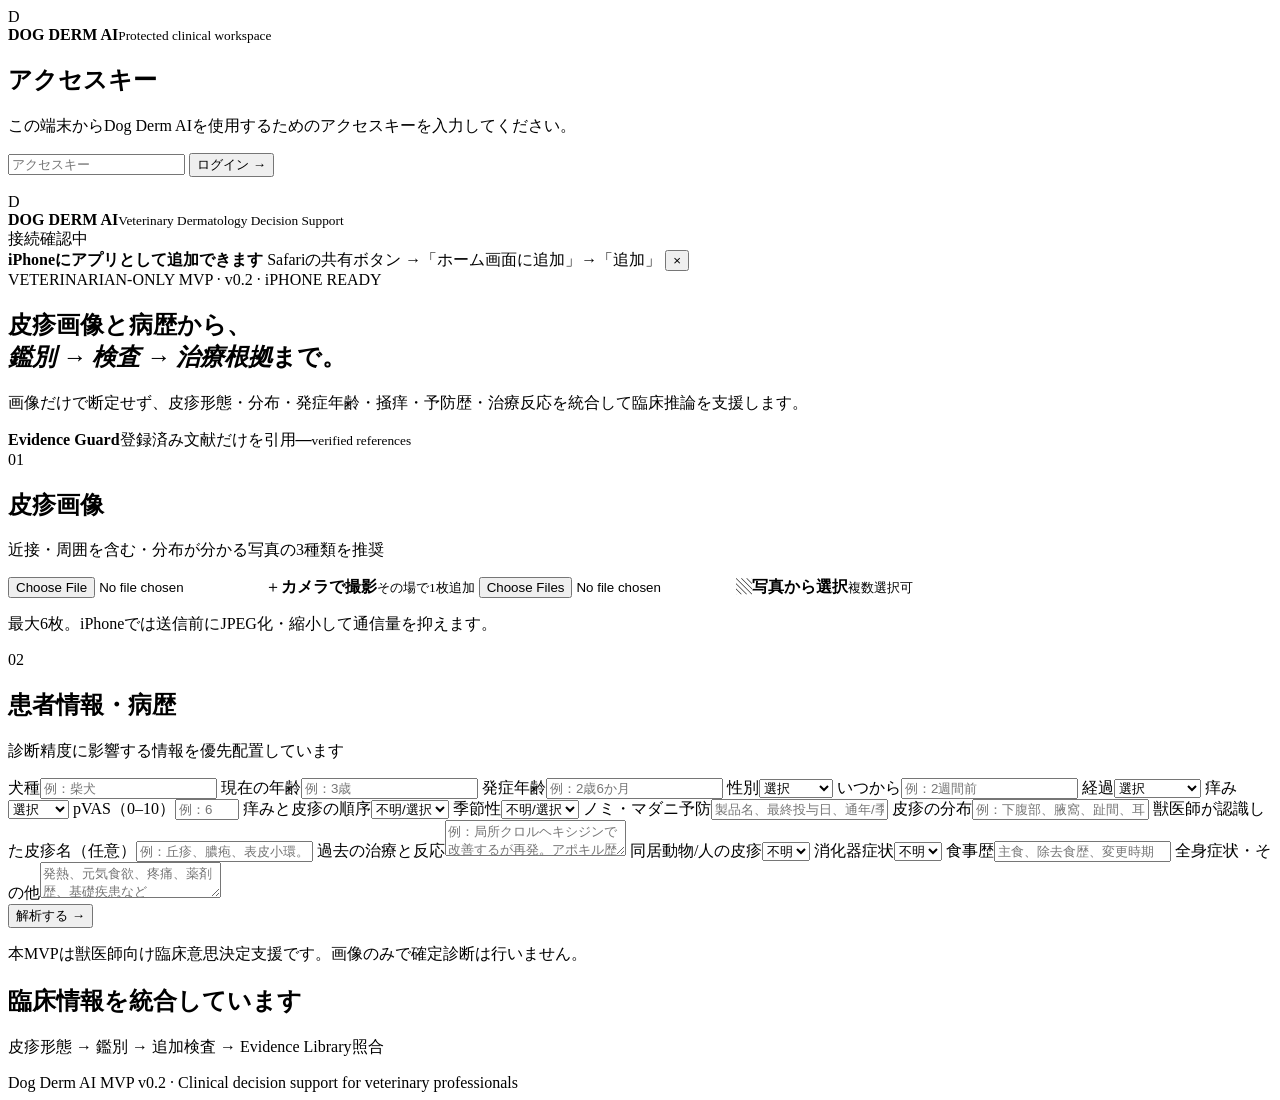
==== static/index.html @ 1848f091 "Restore static/index.html for Vercel deployment" ====
<!doctype html>
<html lang="ja">
<head>
  <meta charset="utf-8" />
  <meta name="viewport" content="width=device-width, initial-scale=1, viewport-fit=cover" />
  <meta name="theme-color" content="#0f172a" />
  <meta name="apple-mobile-web-app-capable" content="yes" />
  <meta name="apple-mobile-web-app-status-bar-style" content="black-translucent" />
  <meta name="apple-mobile-web-app-title" content="Dog Derm AI" />
  <title>Dog Derm AI — Veterinary Dermatology Decision Support</title>
  <link rel="manifest" href="/manifest.webmanifest" />
  <link rel="apple-touch-icon" href="/apple-touch-icon.png" />
  <link rel="stylesheet" href="/static/styles.css" />
</head>
<body>
  <div id="authOverlay" class="auth-overlay hidden">
    <div class="auth-card">
      <div class="brand auth-brand"><span class="brand-mark">D</span><div><b>DOG DERM AI</b><small>Protected clinical workspace</small></div></div>
      <h2>アクセスキー</h2>
      <p>この端末からDog Derm AIを使用するためのアクセスキーを入力してください。</p>
      <input id="accessKey" type="password" autocomplete="current-password" placeholder="アクセスキー" />
      <button id="loginBtn" class="primary">ログイン <span>→</span></button>
      <p id="loginError" class="fineprint danger-text"></p>
    </div>
  </div>

  <header class="topbar">
    <div class="brand"><span class="brand-mark">D</span><div><b>DOG DERM AI</b><small>Veterinary Dermatology Decision Support</small></div></div>
    <span id="modePill" class="pill">接続確認中</span>
  </header>

  <main class="shell">
    <section id="installHint" class="install-hint hidden">
      <b>iPhoneにアプリとして追加できます</b>
      <span>Safariの共有ボタン →「ホーム画面に追加」→「追加」</span>
      <button id="dismissInstall" aria-label="閉じる">×</button>
    </section>

    <section class="hero">
      <div>
        <div class="eyebrow">VETERINARIAN-ONLY MVP · v0.2 · iPHONE READY</div>
        <h1>皮疹画像と病歴から、<br><em>鑑別 → 検査 → 治療根拠</em>まで。</h1>
        <p>画像だけで断定せず、皮疹形態・分布・発症年齢・掻痒・予防歴・治療反応を統合して臨床推論を支援します。</p>
      </div>
      <div class="hero-card"><b>Evidence Guard</b><span>登録済み文献だけを引用</span><strong id="evidenceCount">—</strong><small>verified references</small></div>
    </section>

    <section class="panel input-panel">
      <div class="section-title"><span>01</span><div><h2>皮疹画像</h2><p>近接・周囲を含む・分布が分かる写真の3種類を推奨</p></div></div>
      <div class="photo-actions">
        <label class="photo-action primary-photo">
          <input id="cameraInput" type="file" accept="image/*" capture="environment" />
          <span class="camera">＋</span><b>カメラで撮影</b><small>その場で1枚追加</small>
        </label>
        <label class="photo-action">
          <input id="libraryInput" type="file" accept="image/*" multiple />
          <span class="gallery">▧</span><b>写真から選択</b><small>複数選択可</small>
        </label>
      </div>
      <p id="imageStatus" class="fineprint">最大6枚。iPhoneでは送信前にJPEG化・縮小して通信量を抑えます。</p>
      <div id="previews" class="previews"></div>
    </section>

    <section class="panel">
      <div class="section-title"><span>02</span><div><h2>患者情報・病歴</h2><p>診断精度に影響する情報を優先配置しています</p></div></div>
      <div class="form-grid">
        <label>犬種<input id="breed" placeholder="例：柴犬" /></label>
        <label>現在の年齢<input id="age" placeholder="例：3歳" /></label>
        <label>発症年齢<input id="onset_age" placeholder="例：2歳6か月" /></label>
        <label>性別<select id="sex"><option value="">選択</option><option>未去勢雄</option><option>去勢雄</option><option>未避妊雌</option><option>避妊雌</option></select></label>
        <label>いつから<input id="duration" placeholder="例：2週間前" /></label>
        <label>経過<select id="course"><option value="">選択</option><option>初発・急性</option><option>慢性</option><option>再発性</option><option>徐々に悪化</option></select></label>
        <label>痒み<select id="pruritus"><option value="">選択</option><option>なし</option><option>軽度</option><option>中等度</option><option>重度</option></select></label>
        <label>pVAS（0–10）<input id="pvas" type="number" min="0" max="10" step="0.5" placeholder="例：6" /></label>
        <label>痒みと皮疹の順序<select id="itch_order"><option value="">不明/選択</option><option>痒みが先</option><option>皮疹が先</option><option>ほぼ同時</option></select></label>
        <label>季節性<select id="seasonality"><option value="">不明/選択</option><option>なし</option><option>あり</option><option>通年性</option></select></label>
        <label class="span2">ノミ・マダニ予防<input id="prevention" placeholder="製品名、最終投与日、通年/季節性など" /></label>
        <label class="span2">皮疹の分布<input id="distribution" placeholder="例：下腹部、腋窩、趾間、耳介内側" /></label>
        <label class="span2">獣医師が認識した皮疹名（任意）<input id="vet_lesion" placeholder="例：丘疹、膿疱、表皮小環。未入力ならAIが画像から記載" /></label>
        <label class="span2">過去の治療と反応<textarea id="treatment_history" placeholder="例：局所クロルヘキシジンで改善するが再発。アポキル歴など"></textarea></label>
        <label>同居動物/人の皮疹<select id="contagion"><option value="">不明</option><option>なし</option><option>あり</option></select></label>
        <label>消化器症状<select id="gi"><option value="">不明</option><option>なし</option><option>あり</option></select></label>
        <label class="span2">食事歴<input id="diet" placeholder="主食、除去食歴、変更時期" /></label>
        <label class="span2">全身症状・その他<textarea id="systemic" placeholder="発熱、元気食欲、疼痛、薬剤歴、基礎疾患など"></textarea></label>
      </div>
      <button id="analyzeBtn" class="primary">解析する <span>→</span></button>
      <p class="fineprint">本MVPは獣医師向け臨床意思決定支援です。画像のみで確定診断は行いません。</p>
    </section>

    <section id="loading" class="panel loading hidden"><div class="spinner"></div><h2>臨床情報を統合しています</h2><p>皮疹形態 → 鑑別 → 追加検査 → Evidence Library照合</p></section>
    <section id="results" class="results hidden"></section>
  </main>
  <footer>Dog Derm AI MVP v0.2 · Clinical decision support for veterinary professionals</footer>
  <script src="/static/app.js"></script>
</body>
</html>
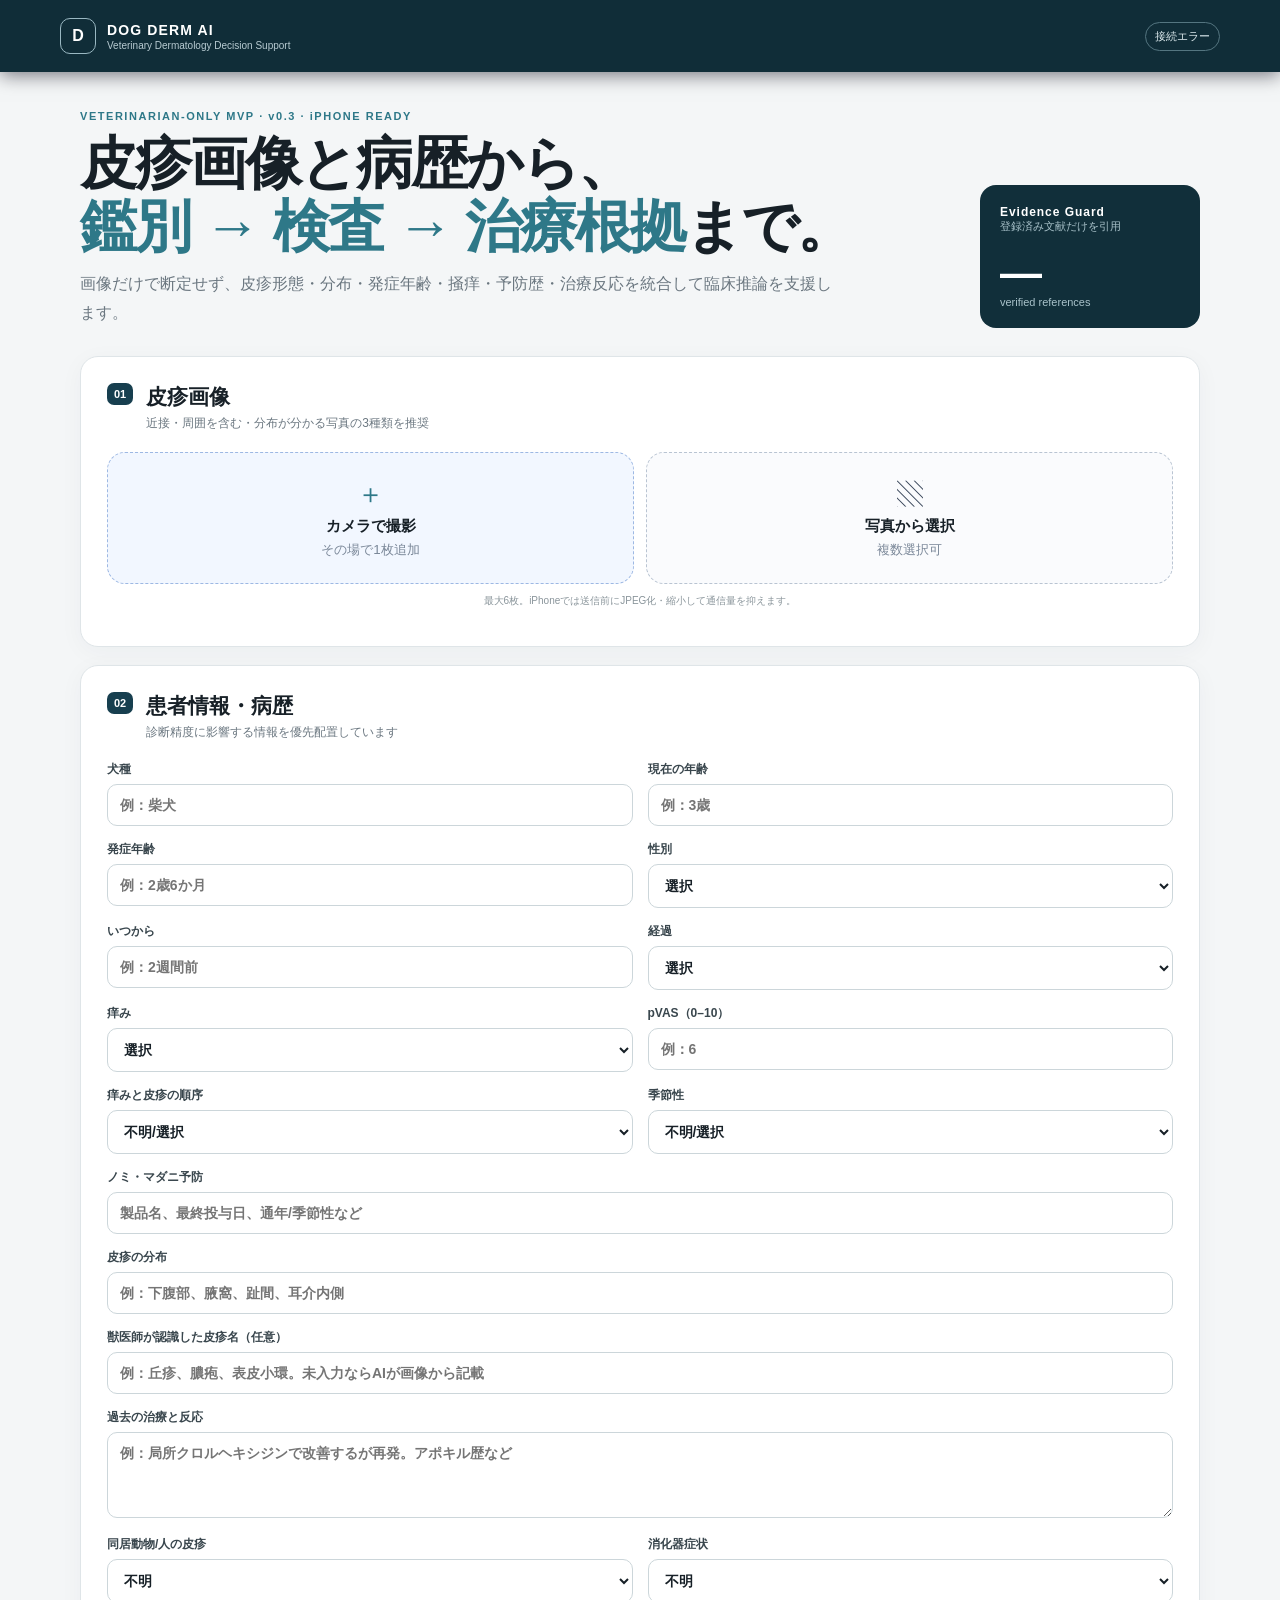
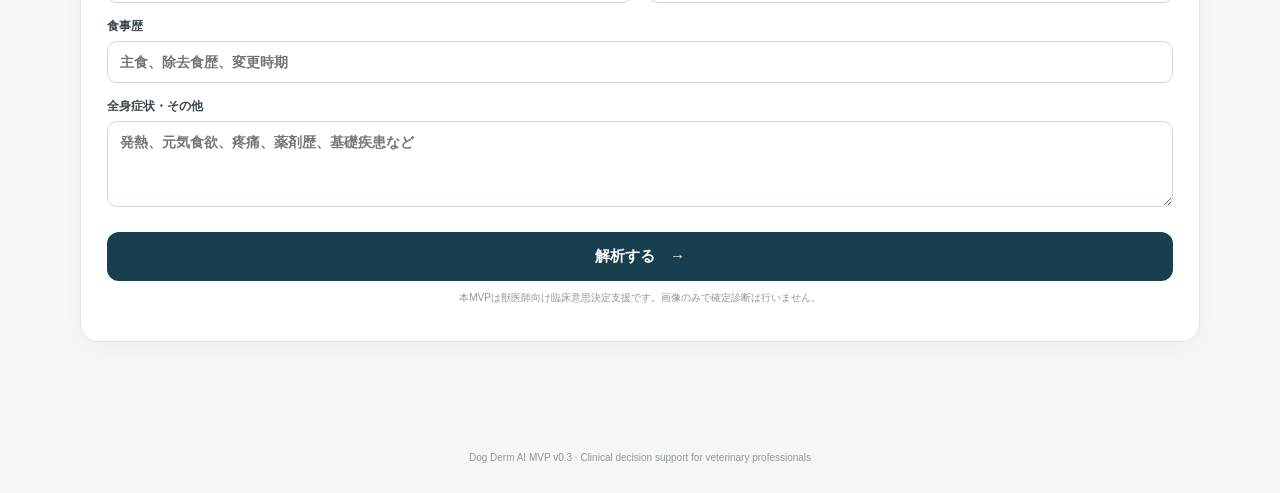
==== commit 519ee1d6: "Load v0.3 treatment dosing renderer" ====
--- a/static/index.html
+++ b/static/index.html
@@ -38,7 +38,7 @@
 
     <section class="hero">
       <div>
-        <div class="eyebrow">VETERINARIAN-ONLY MVP · v0.2 · iPHONE READY</div>
+        <div class="eyebrow">VETERINARIAN-ONLY MVP · v0.3 · iPHONE READY</div>
         <h1>皮疹画像と病歴から、<br><em>鑑別 → 検査 → 治療根拠</em>まで。</h1>
         <p>画像だけで断定せず、皮疹形態・分布・発症年齢・掻痒・予防歴・治療反応を統合して臨床推論を支援します。</p>
       </div>
@@ -90,7 +90,8 @@
     <section id="loading" class="panel loading hidden"><div class="spinner"></div><h2>臨床情報を統合しています</h2><p>皮疹形態 → 鑑別 → 追加検査 → Evidence Library照合</p></section>
     <section id="results" class="results hidden"></section>
   </main>
-  <footer>Dog Derm AI MVP v0.2 · Clinical decision support for veterinary professionals</footer>
+  <footer>Dog Derm AI MVP v0.3 · Clinical decision support for veterinary professionals</footer>
   <script src="/static/app.js"></script>
+  <script src="/static/treatment-v03.js"></script>
 </body>
 </html>
--- a/static/styles.css
+++ b/static/styles.css
@@ -0,0 +1,7 @@
+:root{--bg:#f4f6f7;--paper:#fff;--ink:#172027;--muted:#6b7780;--line:#dfe5e8;--accent:#173f4f;--accent2:#2e7888;--soft:#e8f1f3;--warn:#8d5b1f;--danger:#9d3434;--radius:18px}
+*{box-sizing:border-box}body{margin:0;background:var(--bg);color:var(--ink);font-family:-apple-system,BlinkMacSystemFont,"Segoe UI","Noto Sans JP",sans-serif}.topbar{height:72px;background:#102d38;color:#fff;padding:0 max(20px,calc((100vw - 1160px)/2));display:flex;align-items:center;justify-content:space-between;position:sticky;top:0;z-index:20;box-shadow:0 3px 18px #0018}.brand{display:flex;align-items:center;gap:11px}.brand-mark{width:36px;height:36px;border:1px solid #9ab8c2;border-radius:10px;display:grid;place-items:center;font-weight:800}.brand b{display:block;letter-spacing:.08em;font-size:14px}.brand small{display:block;color:#b8cbd2;font-size:10px;margin-top:2px}.pill{font-size:11px;border:1px solid #547580;padding:6px 9px;border-radius:99px;color:#dce9ed}.shell{max-width:1160px;margin:auto;padding:38px 20px 80px}.hero{display:grid;grid-template-columns:1fr 220px;gap:30px;align-items:end;margin-bottom:28px}.eyebrow{font-size:11px;font-weight:800;letter-spacing:.14em;color:var(--accent2)}h1{font-size:clamp(32px,5vw,57px);line-height:1.1;letter-spacing:-.035em;margin:10px 0 13px}h1 em{font-style:normal;color:var(--accent2)}.hero p{max-width:760px;color:var(--muted);line-height:1.8;margin:0}.hero-card{background:#112f3a;color:#fff;padding:20px;border-radius:16px;display:grid}.hero-card b{font-size:12px;letter-spacing:.08em}.hero-card span,.hero-card small{color:#a9c2ca;font-size:11px}.hero-card strong{font-size:42px;line-height:1;margin:18px 0 2px}.panel{background:var(--paper);border:1px solid var(--line);border-radius:var(--radius);padding:26px;margin-top:18px;box-shadow:0 5px 24px #2030400a}.section-title{display:flex;gap:13px;align-items:flex-start;margin-bottom:20px}.section-title>span{font-size:11px;color:#fff;background:var(--accent);border-radius:7px;padding:5px 7px;font-weight:800}.section-title h2{margin:0;font-size:21px}.section-title p{margin:4px 0 0;color:var(--muted);font-size:12px}.dropzone{border:1.5px dashed #a8bbc2;background:#f8fbfb;min-height:150px;border-radius:15px;display:flex;flex-direction:column;align-items:center;justify-content:center;cursor:pointer;transition:.2s}.dropzone:hover{border-color:var(--accent2);background:#f1f8f9}.dropzone input{display:none}.camera{font-size:27px;color:var(--accent2)}.dropzone b{font-size:14px;margin:6px}.dropzone span{font-size:11px;color:var(--muted)}.previews{display:grid;grid-template-columns:repeat(auto-fill,minmax(110px,1fr));gap:10px;margin-top:12px}.preview{position:relative;aspect-ratio:1;border-radius:10px;overflow:hidden;background:#ddd}.preview img{width:100%;height:100%;object-fit:cover}.preview button{position:absolute;top:5px;right:5px;border:0;background:#000a;color:white;border-radius:20px;width:26px;height:26px;cursor:pointer}.form-grid{display:grid;grid-template-columns:repeat(2,1fr);gap:15px}.form-grid label{font-size:12px;font-weight:700;color:#39464d}.form-grid input,.form-grid select,.form-grid textarea{width:100%;margin-top:6px;border:1px solid #ccd6da;border-radius:10px;padding:12px;background:#fff;color:var(--ink);font:inherit;font-size:14px;outline:none}.form-grid textarea{min-height:86px;resize:vertical}.form-grid input:focus,.form-grid select:focus,.form-grid textarea:focus{border-color:var(--accent2);box-shadow:0 0 0 3px #2e788812}.span2{grid-column:span 2}.primary{width:100%;margin-top:22px;border:0;border-radius:12px;background:var(--accent);color:#fff;padding:15px 20px;font-weight:800;font-size:15px;cursor:pointer;display:flex;justify-content:center;gap:15px}.primary:hover{background:#0f3442}.primary:disabled{opacity:.5;cursor:not-allowed}.fineprint{text-align:center;font-size:10px;color:#8a959b}.hidden{display:none!important}.loading{text-align:center;padding:48px}.spinner{width:36px;height:36px;border:3px solid #dae5e8;border-top-color:var(--accent2);border-radius:50%;animation:spin .9s linear infinite;margin:auto}@keyframes spin{to{transform:rotate(360deg)}}.loading h2{font-size:18px;margin-top:15px}.loading p{font-size:12px;color:var(--muted)}.results{margin-top:24px}.result-head{background:#112f3a;color:#fff;border-radius:18px;padding:26px}.result-head .kicker{font-size:10px;letter-spacing:.15em;color:#9fc0c9}.result-head h2{font-size:28px;margin:7px 0}.result-head p{color:#c6d8dd;line-height:1.7;margin:0}.quality{display:inline-block;margin-top:13px;font-size:11px;border:1px solid #5f838f;border-radius:99px;padding:5px 8px}.cards{display:grid;grid-template-columns:repeat(2,1fr);gap:16px;margin-top:16px}.card{background:#fff;border:1px solid var(--line);border-radius:16px;padding:20px}.card.full{grid-column:1/-1}.card h3{font-size:15px;margin:0 0 13px}.morphs{display:flex;flex-wrap:wrap;gap:8px}.tag{background:var(--soft);color:var(--accent);border-radius:99px;padding:7px 9px;font-size:11px;font-weight:700}.diff{padding:14px 0;border-top:1px solid var(--line)}.diff:first-of-type{border-top:0}.diff-title{display:flex;align-items:center;gap:10px}.rank{font-size:11px;width:24px;height:24px;display:grid;place-items:center;border-radius:7px;background:#edf2f3}.likelihood{margin-left:auto;font-size:10px;font-weight:800;border-radius:99px;padding:5px 8px}.HIGH{background:#dfeee7;color:#29664c}.MODERATE{background:#f3eadc;color:#805c2e}.LOW{background:#eceff1;color:#617079}.diff ul,.card ul{padding-left:18px;color:#58646b;font-size:12px;line-height:1.7}.test{border-left:3px solid var(--accent2);padding:10px 12px;background:#f8fafb;border-radius:0 9px 9px 0;margin:10px 0}.test b{font-size:13px}.test p{font-size:11px;color:var(--muted);margin:5px 0}.therapy{border:1px solid var(--line);border-radius:12px;padding:15px;margin:10px 0}.therapy-head{display:flex;gap:8px;align-items:center;flex-wrap:wrap}.therapy h4{margin:0;font-size:14px}.grade{margin-left:auto;font-size:11px;font-weight:900;background:#102f3a;color:#fff;border-radius:7px;padding:4px 7px}.therapy p{font-size:12px;color:#556269;line-height:1.65}.evidence{border-top:1px solid var(--line);padding:12px 0}.evidence a{color:var(--accent2);font-weight:700;text-decoration:none;font-size:12px}.evidence p{font-size:11px;color:var(--muted);margin:4px 0}.alert{background:#fff6e9;border:1px solid #ecd6b7;color:#7d541d;border-radius:12px;padding:13px;font-size:12px}.danger{background:#fff0f0;border-color:#edcccc;color:#873333}.disclaimer{font-size:10px;line-height:1.7;color:#7b868c;margin-top:14px}footer{text-align:center;padding:30px;color:#8d989e;font-size:10px}@media(max-width:760px){.shell{padding:24px 13px 60px}.topbar{padding:0 13px}.brand small{display:none}.hero{grid-template-columns:1fr}.hero-card{grid-template-columns:1fr auto;align-items:end}.hero-card strong{grid-column:2;grid-row:1/3;margin:0}.hero-card small{grid-column:2}.form-grid,.cards{grid-template-columns:1fr}.span2,.card.full{grid-column:span 1}.panel{padding:18px}.result-head{padding:20px}h1{font-size:37px}}
+
+.install-hint{position:relative;margin:14px 0 20px;padding:14px 48px 14px 16px;border-radius:16px;background:#eaf1ff;border:1px solid #c8d8ff;display:flex;gap:6px;flex-direction:column}.install-hint b{font-size:14px}.install-hint span{font-size:13px;color:#475569}.install-hint button{position:absolute;right:10px;top:9px;border:0;background:transparent;font-size:22px;color:#64748b}
+.photo-actions{display:grid;grid-template-columns:1fr 1fr;gap:12px}.photo-action{min-height:132px;border:1px dashed #b9c4d2;border-radius:18px;display:flex;flex-direction:column;align-items:center;justify-content:center;gap:5px;background:#fafbfd;cursor:pointer}.photo-action input{display:none}.photo-action b{font-size:15px}.photo-action small{color:#7a8798}.primary-photo{background:#f2f7ff;border-color:#9db8e3}.gallery{font-size:26px;color:#334155}
+.auth-overlay{position:fixed;z-index:1000;inset:0;background:rgba(15,23,42,.72);backdrop-filter:blur(8px);display:flex;align-items:center;justify-content:center;padding:24px}.auth-card{width:min(420px,100%);background:white;border-radius:24px;padding:26px;box-shadow:0 30px 80px rgba(0,0,0,.25)}.auth-card h2{margin:22px 0 6px}.auth-card p{color:#64748b;line-height:1.6}.auth-card input{width:100%;box-sizing:border-box;margin:8px 0 10px;padding:15px 14px;border:1px solid #cbd5e1;border-radius:12px;font-size:16px}.auth-card .primary{width:100%;margin-top:0}.auth-brand{color:#0f172a}.danger-text{color:#b91c1c!important;min-height:18px}.result-actions{float:right}.secondary{border:1px solid #cbd5e1;background:white;border-radius:10px;padding:9px 12px;font-weight:700;color:#334155;cursor:pointer}
+@media(max-width:640px){.photo-actions{grid-template-columns:1fr 1fr}.photo-action{min-height:112px}.topbar{padding-left:max(14px,env(safe-area-inset-left));padding-right:max(14px,env(safe-area-inset-right));padding-top:max(10px,env(safe-area-inset-top))}.shell{padding-left:max(14px,env(safe-area-inset-left));padding-right:max(14px,env(safe-area-inset-right))}.hero h1{font-size:32px}.panel{border-radius:18px}.result-actions{float:none;margin-bottom:10px}.secondary{width:100%}}
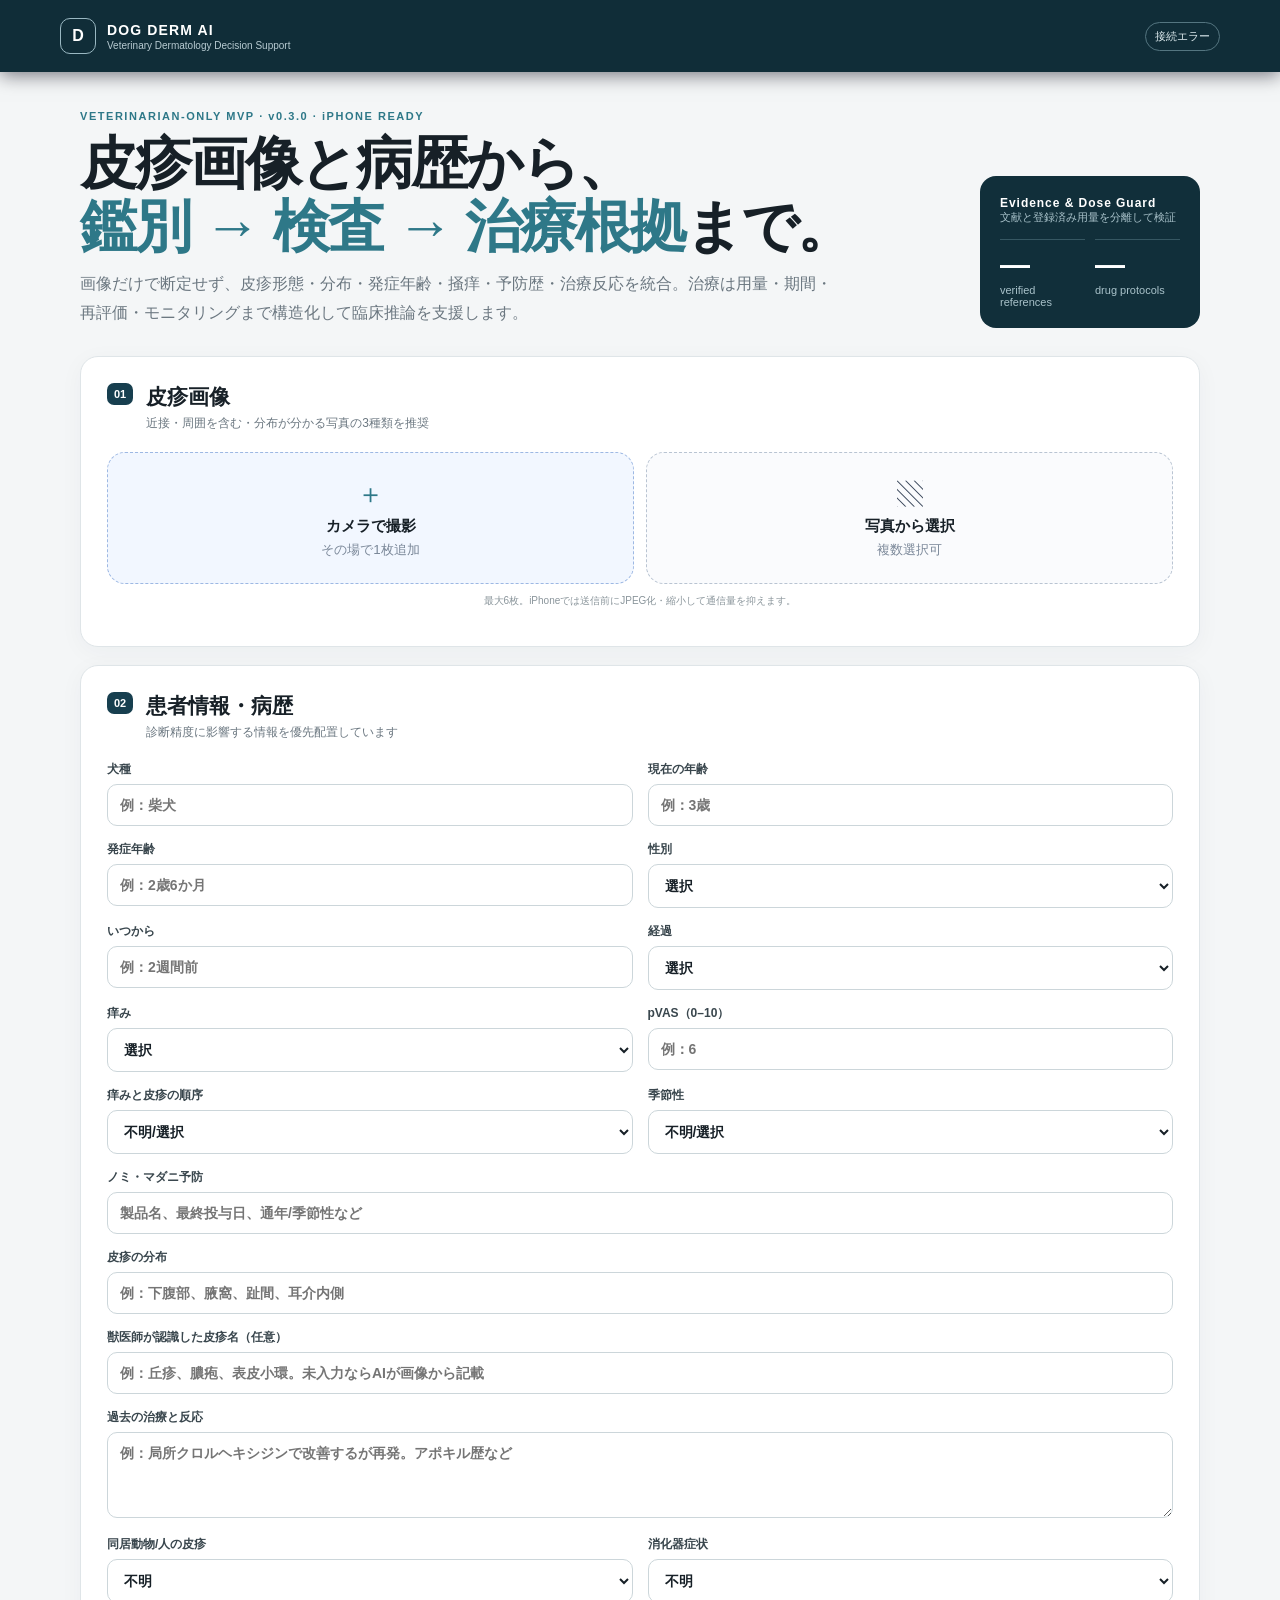
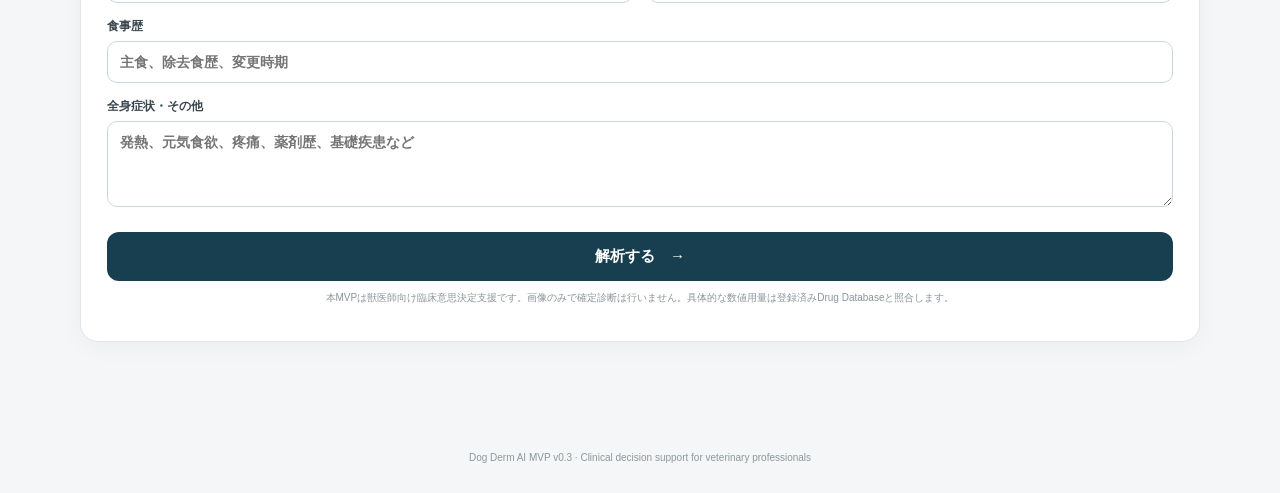
==== commit 01947501: "Expose evidence and drug protocol counts in v0.3 UI" ====
--- a/static/index.html
+++ b/static/index.html
@@ -11,6 +11,7 @@
   <link rel="manifest" href="/manifest.webmanifest" />
   <link rel="apple-touch-icon" href="/apple-touch-icon.png" />
   <link rel="stylesheet" href="/static/styles.css" />
+  <link rel="stylesheet" href="/static/v03.css" />
 </head>
 <body>
   <div id="authOverlay" class="auth-overlay hidden">
@@ -38,11 +39,17 @@
 
     <section class="hero">
       <div>
-        <div class="eyebrow">VETERINARIAN-ONLY MVP · v0.3 · iPHONE READY</div>
+        <div class="eyebrow">VETERINARIAN-ONLY MVP · <span id="appVersion">v0.3.0</span> · iPHONE READY</div>
         <h1>皮疹画像と病歴から、<br><em>鑑別 → 検査 → 治療根拠</em>まで。</h1>
-        <p>画像だけで断定せず、皮疹形態・分布・発症年齢・掻痒・予防歴・治療反応を統合して臨床推論を支援します。</p>
+        <p>画像だけで断定せず、皮疹形態・分布・発症年齢・掻痒・予防歴・治療反応を統合。治療は用量・期間・再評価・モニタリングまで構造化して臨床推論を支援します。</p>
       </div>
-      <div class="hero-card"><b>Evidence Guard</b><span>登録済み文献だけを引用</span><strong id="evidenceCount">—</strong><small>verified references</small></div>
+      <div class="hero-card">
+        <b>Evidence & Dose Guard</b><span>文献と登録済み用量を分離して検証</span>
+        <div class="guard-stats">
+          <div class="guard-stat"><strong id="evidenceCount">—</strong><small>verified references</small></div>
+          <div class="guard-stat"><strong id="drugCount">—</strong><small>drug protocols</small></div>
+        </div>
+      </div>
     </section>
 
     <section class="panel input-panel">
@@ -84,10 +91,10 @@
         <label class="span2">全身症状・その他<textarea id="systemic" placeholder="発熱、元気食欲、疼痛、薬剤歴、基礎疾患など"></textarea></label>
       </div>
       <button id="analyzeBtn" class="primary">解析する <span>→</span></button>
-      <p class="fineprint">本MVPは獣医師向け臨床意思決定支援です。画像のみで確定診断は行いません。</p>
+      <p class="fineprint">本MVPは獣医師向け臨床意思決定支援です。画像のみで確定診断は行いません。具体的な数値用量は登録済みDrug Databaseと照合します。</p>
     </section>
 
-    <section id="loading" class="panel loading hidden"><div class="spinner"></div><h2>臨床情報を統合しています</h2><p>皮疹形態 → 鑑別 → 追加検査 → Evidence Library照合</p></section>
+    <section id="loading" class="panel loading hidden"><div class="spinner"></div><h2>臨床情報を統合しています</h2><p>皮疹形態 → 鑑別 → 追加検査 → Evidence / Drug Database照合</p></section>
     <section id="results" class="results hidden"></section>
   </main>
   <footer>Dog Derm AI MVP v0.3 · Clinical decision support for veterinary professionals</footer>
--- a/static/v03.css
+++ b/static/v03.css
@@ -0,0 +1 @@
+.guard-stats{display:grid;grid-template-columns:1fr 1fr;gap:10px;margin-top:14px}.guard-stat{border-top:1px solid #365762;padding-top:10px}.guard-stat strong{display:block!important;font-size:30px!important;line-height:1!important;margin:0 0 4px!important;grid-column:auto!important;grid-row:auto!important}.guard-stat small{display:block!important;grid-column:auto!important;color:#a9c2ca}.therapy-v03{border:1px solid var(--line);border-radius:14px;padding:17px;margin:12px 0;background:#fff}.therapy-v03 .therapy-head{margin-bottom:10px}.protocol-status{font-size:10px;border:1px solid #ccd6da;border-radius:999px;padding:4px 7px;color:#52616a}.regimen-grid{display:grid;grid-template-columns:repeat(3,1fr);gap:8px;margin:12px 0}.regimen-cell{background:#f7f9fa;border:1px solid #e4eaed;border-radius:10px;padding:10px}.regimen-cell b{display:block;font-size:10px;color:#708089;margin-bottom:4px}.regimen-cell span{font-size:13px;font-weight:700;line-height:1.45}.dose-unverified{background:#fff1f1!important;border-color:#e6bcbc!important}.dose-unverified span{color:#9d3434}.protocol-section{margin-top:10px;padding-top:10px;border-top:1px solid #e7ecee}.protocol-section b{font-size:11px;color:#34444c}.protocol-section p{font-size:12px;line-height:1.65;color:#556269;margin:5px 0}.monitor-chips{display:flex;flex-wrap:wrap;gap:6px;margin-top:7px}.monitor-chip{font-size:10px;background:#eef3f4;border-radius:999px;padding:5px 8px;color:#45606a}.dose-source{font-size:10px;line-height:1.6;background:#eef6f7;border-left:3px solid var(--accent2);padding:8px 10px;margin-top:10px;color:#44616b}.treatment-intro{font-size:11px;color:#68757c;margin:-4px 0 12px}.db-id{font-size:9px;color:#8c979d;margin-top:8px}.v03-badge{font-size:10px;font-weight:800;letter-spacing:.08em;background:#e5f1f3;color:#245d6a;border-radius:999px;padding:5px 8px;margin-left:7px}@media(max-width:760px){.regimen-grid{grid-template-columns:1fr 1fr}.guard-stats{grid-template-columns:1fr 1fr}.guard-stat strong{font-size:26px!important}}
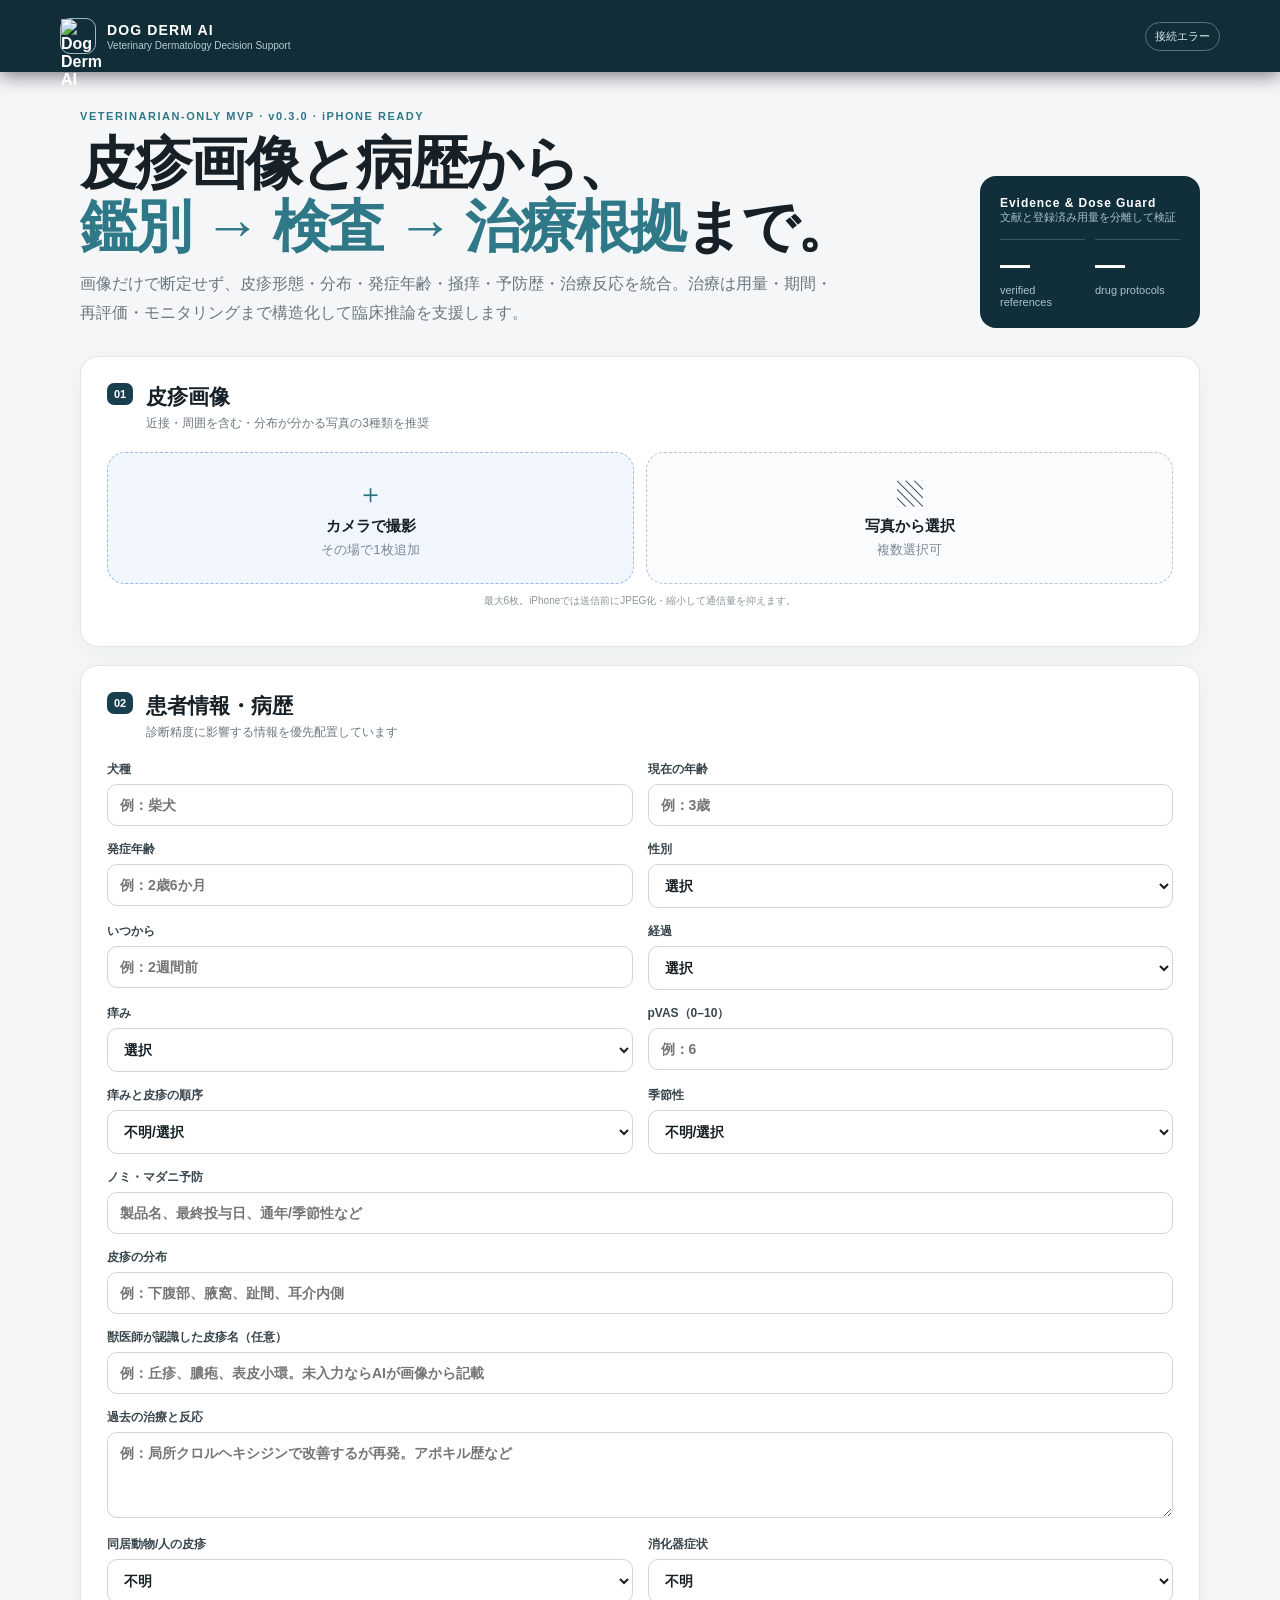
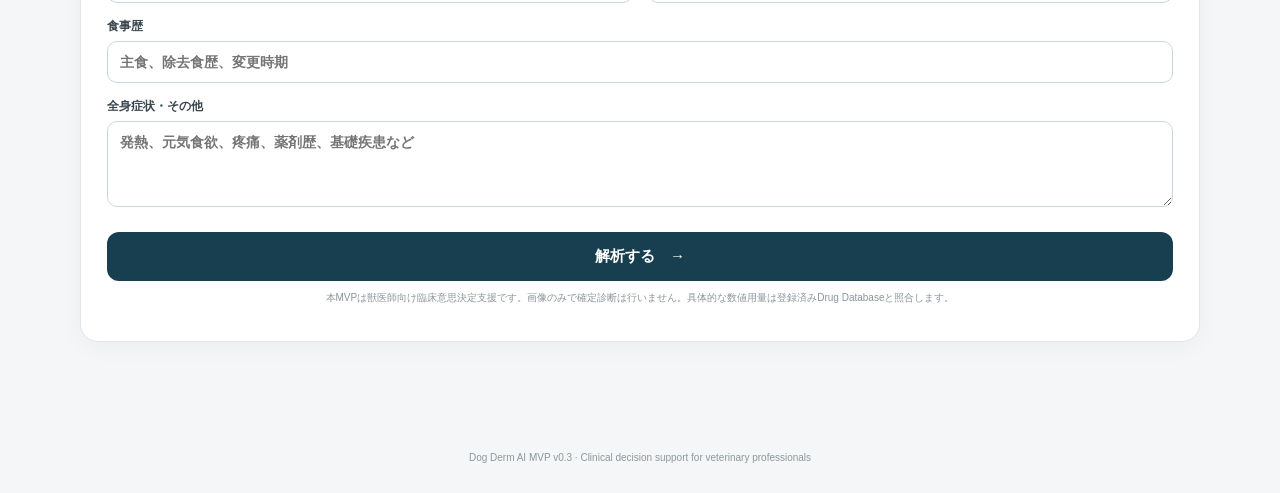
==== commit 42157bcf: "Use new Dog Derm AI icon in app shell" ====
--- a/static/index.html
+++ b/static/index.html
@@ -9,14 +9,15 @@
   <meta name="apple-mobile-web-app-title" content="Dog Derm AI" />
   <title>Dog Derm AI — Veterinary Dermatology Decision Support</title>
   <link rel="manifest" href="/manifest.webmanifest" />
-  <link rel="apple-touch-icon" href="/apple-touch-icon.png" />
+  <link rel="icon" type="image/jpeg" href="/static/icons/dog-derm-ai-192.jpg" />
+  <link rel="apple-touch-icon" href="/static/icons/dog-derm-ai-192.jpg" />
   <link rel="stylesheet" href="/static/styles.css" />
   <link rel="stylesheet" href="/static/v03.css" />
 </head>
 <body>
   <div id="authOverlay" class="auth-overlay hidden">
     <div class="auth-card">
-      <div class="brand auth-brand"><span class="brand-mark">D</span><div><b>DOG DERM AI</b><small>Protected clinical workspace</small></div></div>
+      <div class="brand auth-brand"><span class="brand-mark"><img src="/static/icons/dog-derm-ai-192.jpg" alt="Dog Derm AI" /></span><div><b>DOG DERM AI</b><small>Protected clinical workspace</small></div></div>
       <h2>アクセスキー</h2>
       <p>この端末からDog Derm AIを使用するためのアクセスキーを入力してください。</p>
       <input id="accessKey" type="password" autocomplete="current-password" placeholder="アクセスキー" />
@@ -26,7 +27,7 @@
   </div>
 
   <header class="topbar">
-    <div class="brand"><span class="brand-mark">D</span><div><b>DOG DERM AI</b><small>Veterinary Dermatology Decision Support</small></div></div>
+    <div class="brand"><span class="brand-mark"><img src="/static/icons/dog-derm-ai-192.jpg" alt="Dog Derm AI" /></span><div><b>DOG DERM AI</b><small>Veterinary Dermatology Decision Support</small></div></div>
     <span id="modePill" class="pill">接続確認中</span>
   </header>
 
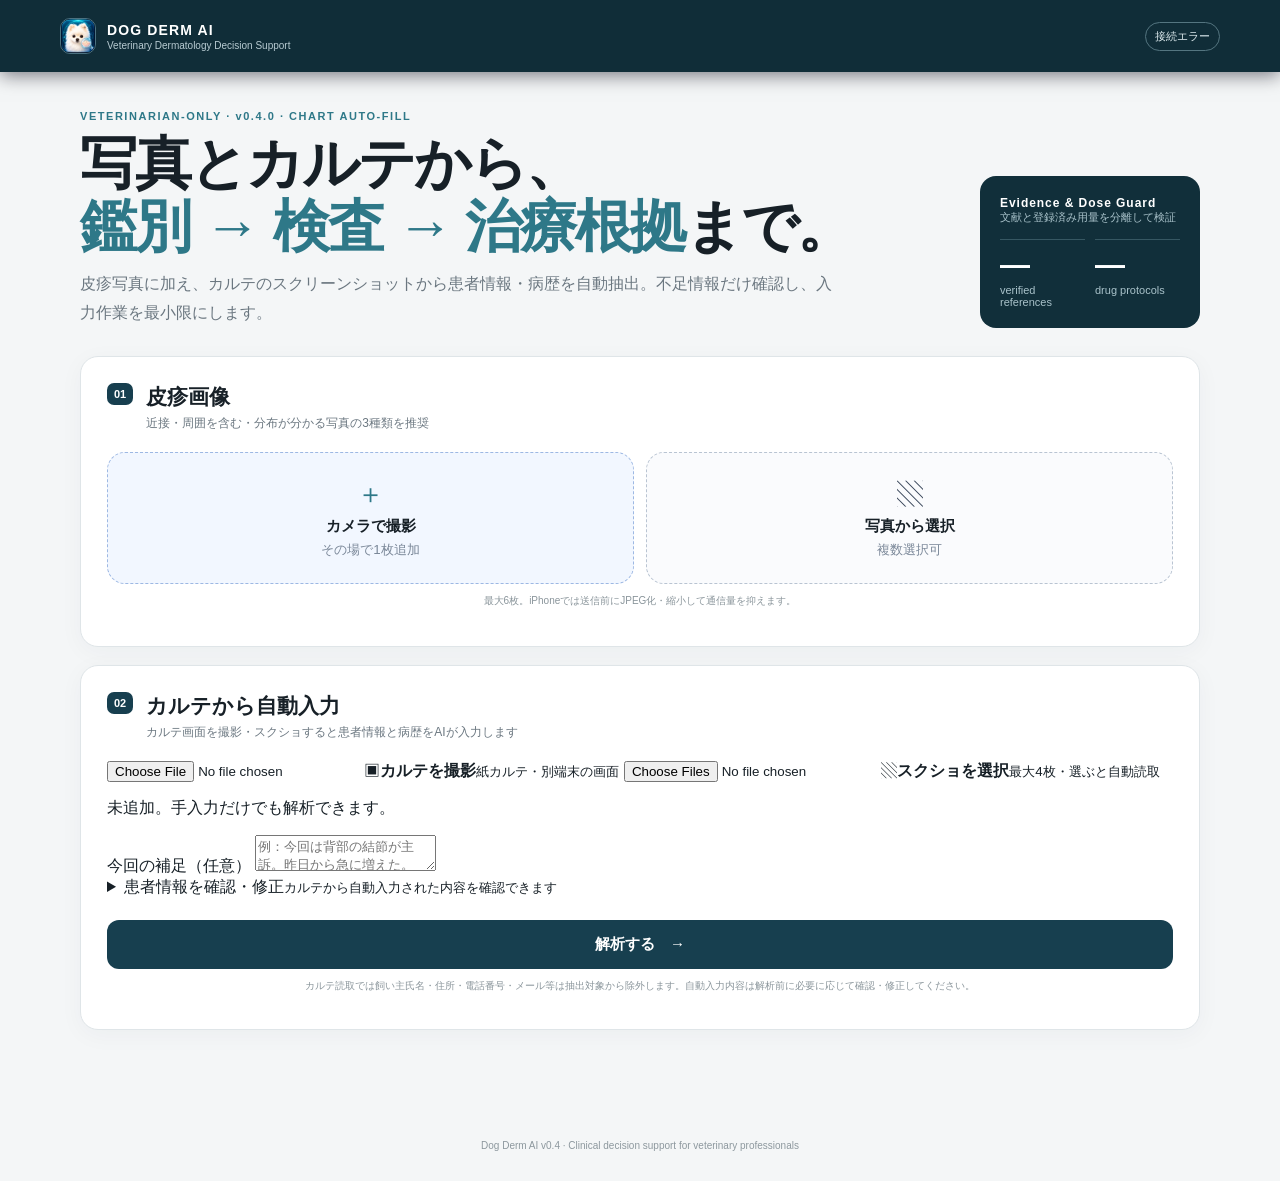
==== commit a8c8f8cb: "Simplify patient history with chart screenshot auto-fill UI" ====
--- a/static/index.html
+++ b/static/index.html
@@ -11,8 +11,8 @@
   <link rel="manifest" href="/manifest.webmanifest" />
   <link rel="icon" type="image/jpeg" href="/static/icons/dog-derm-ai-192.jpg" />
   <link rel="apple-touch-icon" href="/static/icons/dog-derm-ai-192.jpg" />
-  <link rel="stylesheet" href="/static/styles.css" />
-  <link rel="stylesheet" href="/static/v03.css" />
+  <link rel="stylesheet" href="/static/styles.css?v=040" />
+  <link rel="stylesheet" href="/static/v03.css?v=040" />
 </head>
 <body>
   <div id="authOverlay" class="auth-overlay hidden">
@@ -40,9 +40,9 @@
 
     <section class="hero">
       <div>
-        <div class="eyebrow">VETERINARIAN-ONLY MVP · <span id="appVersion">v0.3.0</span> · iPHONE READY</div>
-        <h1>皮疹画像と病歴から、<br><em>鑑別 → 検査 → 治療根拠</em>まで。</h1>
-        <p>画像だけで断定せず、皮疹形態・分布・発症年齢・掻痒・予防歴・治療反応を統合。治療は用量・期間・再評価・モニタリングまで構造化して臨床推論を支援します。</p>
+        <div class="eyebrow">VETERINARIAN-ONLY · <span id="appVersion">v0.4.0</span> · CHART AUTO-FILL</div>
+        <h1>写真とカルテから、<br><em>鑑別 → 検査 → 治療根拠</em>まで。</h1>
+        <p>皮疹写真に加え、カルテのスクリーンショットから患者情報・病歴を自動抽出。不足情報だけ確認し、入力作業を最小限にします。</p>
       </div>
       <div class="hero-card">
         <b>Evidence & Dose Guard</b><span>文献と登録済み用量を分離して検証</span>
@@ -69,37 +69,60 @@
       <div id="previews" class="previews"></div>
     </section>
 
-    <section class="panel">
-      <div class="section-title"><span>02</span><div><h2>患者情報・病歴</h2><p>診断精度に影響する情報を優先配置しています</p></div></div>
-      <div class="form-grid">
-        <label>犬種<input id="breed" placeholder="例：柴犬" /></label>
-        <label>現在の年齢<input id="age" placeholder="例：3歳" /></label>
-        <label>発症年齢<input id="onset_age" placeholder="例：2歳6か月" /></label>
-        <label>性別<select id="sex"><option value="">選択</option><option>未去勢雄</option><option>去勢雄</option><option>未避妊雌</option><option>避妊雌</option></select></label>
-        <label>いつから<input id="duration" placeholder="例：2週間前" /></label>
-        <label>経過<select id="course"><option value="">選択</option><option>初発・急性</option><option>慢性</option><option>再発性</option><option>徐々に悪化</option></select></label>
-        <label>痒み<select id="pruritus"><option value="">選択</option><option>なし</option><option>軽度</option><option>中等度</option><option>重度</option></select></label>
-        <label>pVAS（0–10）<input id="pvas" type="number" min="0" max="10" step="0.5" placeholder="例：6" /></label>
-        <label>痒みと皮疹の順序<select id="itch_order"><option value="">不明/選択</option><option>痒みが先</option><option>皮疹が先</option><option>ほぼ同時</option></select></label>
-        <label>季節性<select id="seasonality"><option value="">不明/選択</option><option>なし</option><option>あり</option><option>通年性</option></select></label>
-        <label class="span2">ノミ・マダニ予防<input id="prevention" placeholder="製品名、最終投与日、通年/季節性など" /></label>
-        <label class="span2">皮疹の分布<input id="distribution" placeholder="例：下腹部、腋窩、趾間、耳介内側" /></label>
-        <label class="span2">獣医師が認識した皮疹名（任意）<input id="vet_lesion" placeholder="例：丘疹、膿疱、表皮小環。未入力ならAIが画像から記載" /></label>
-        <label class="span2">過去の治療と反応<textarea id="treatment_history" placeholder="例：局所クロルヘキシジンで改善するが再発。アポキル歴など"></textarea></label>
-        <label>同居動物/人の皮疹<select id="contagion"><option value="">不明</option><option>なし</option><option>あり</option></select></label>
-        <label>消化器症状<select id="gi"><option value="">不明</option><option>なし</option><option>あり</option></select></label>
-        <label class="span2">食事歴<input id="diet" placeholder="主食、除去食歴、変更時期" /></label>
-        <label class="span2">全身症状・その他<textarea id="systemic" placeholder="発熱、元気食欲、疼痛、薬剤歴、基礎疾患など"></textarea></label>
+    <section class="panel chart-panel">
+      <div class="section-title"><span>02</span><div><h2>カルテから自動入力</h2><p>カルテ画面を撮影・スクショすると患者情報と病歴をAIが入力します</p></div></div>
+      <div class="chart-actions">
+        <label class="chart-action">
+          <input id="chartCameraInput" type="file" accept="image/*" capture="environment" />
+          <span class="chart-icon">▣</span><b>カルテを撮影</b><small>紙カルテ・別端末の画面</small>
+        </label>
+        <label class="chart-action chart-action-primary">
+          <input id="chartLibraryInput" type="file" accept="image/*" multiple />
+          <span class="chart-icon">▧</span><b>スクショを選択</b><small>最大4枚・選ぶと自動読取</small>
+        </label>
       </div>
+      <div id="chartReading" class="chart-reading hidden"><div class="mini-spinner"></div><span>カルテを読み取っています…</span></div>
+      <p id="chartStatus" class="chart-status">未追加。手入力だけでも解析できます。</p>
+      <div id="chartPreviews" class="previews chart-previews"></div>
+      <div id="chartSummary" class="chart-summary hidden"></div>
+
+      <label class="quick-note">今回の補足（任意）
+        <textarea id="quick_note" placeholder="例：今回は背部の結節が主訴。昨日から急に増えた。"></textarea>
+      </label>
+
+      <details id="patientDetails" class="patient-details">
+        <summary><span>患者情報を確認・修正</span><small>カルテから自動入力された内容を確認できます</small></summary>
+        <div class="form-grid compact-form">
+          <label>犬種<input id="breed" placeholder="例：柴犬" /></label>
+          <label>現在の年齢<input id="age" placeholder="例：3歳" /></label>
+          <label>発症年齢<input id="onset_age" placeholder="例：2歳6か月" /></label>
+          <label>性別<select id="sex"><option value="">選択</option><option>未去勢雄</option><option>去勢雄</option><option>未避妊雌</option><option>避妊雌</option></select></label>
+          <label>いつから<input id="duration" placeholder="例：2週間前" /></label>
+          <label>経過<select id="course"><option value="">選択</option><option>初発・急性</option><option>慢性</option><option>再発性</option><option>徐々に悪化</option></select></label>
+          <label>痒み<select id="pruritus"><option value="">選択</option><option>なし</option><option>軽度</option><option>中等度</option><option>重度</option></select></label>
+          <label>pVAS（0–10）<input id="pvas" type="number" min="0" max="10" step="0.5" placeholder="例：6" /></label>
+          <label>痒みと皮疹の順序<select id="itch_order"><option value="">不明/選択</option><option>痒みが先</option><option>皮疹が先</option><option>ほぼ同時</option></select></label>
+          <label>季節性<select id="seasonality"><option value="">不明/選択</option><option>なし</option><option>あり</option><option>通年性</option></select></label>
+          <label class="span2">ノミ・マダニ予防<input id="prevention" placeholder="製品名、最終投与日、通年/季節性など" /></label>
+          <label class="span2">皮疹の分布<input id="distribution" placeholder="例：下腹部、腋窩、趾間、耳介内側" /></label>
+          <label class="span2">獣医師が認識した皮疹名（任意）<input id="vet_lesion" placeholder="例：丘疹、膿疱、表皮小環" /></label>
+          <label class="span2">過去の治療と反応<textarea id="treatment_history" placeholder="投薬、期間、反応、副作用など"></textarea></label>
+          <label>同居動物/人の皮疹<select id="contagion"><option value="">不明</option><option>なし</option><option>あり</option></select></label>
+          <label>消化器症状<select id="gi"><option value="">不明</option><option>なし</option><option>あり</option></select></label>
+          <label class="span2">食事歴<input id="diet" placeholder="主食、除去食歴、変更時期" /></label>
+          <label class="span2">全身症状・その他<textarea id="systemic" placeholder="基礎疾患、検査結果、薬剤歴など"></textarea></label>
+        </div>
+      </details>
+
       <button id="analyzeBtn" class="primary">解析する <span>→</span></button>
-      <p class="fineprint">本MVPは獣医師向け臨床意思決定支援です。画像のみで確定診断は行いません。具体的な数値用量は登録済みDrug Databaseと照合します。</p>
+      <p class="fineprint">カルテ読取では飼い主氏名・住所・電話番号・メール等は抽出対象から除外します。自動入力内容は解析前に必要に応じて確認・修正してください。</p>
     </section>
 
-    <section id="loading" class="panel loading hidden"><div class="spinner"></div><h2>臨床情報を統合しています</h2><p>皮疹形態 → 鑑別 → 追加検査 → Evidence / Drug Database照合</p></section>
+    <section id="loading" class="panel loading hidden"><div class="spinner"></div><h2>臨床情報を統合しています</h2><p>皮疹形態 → 病歴 → 鑑別 → 追加検査 → Evidence / Drug Database照合</p></section>
     <section id="results" class="results hidden"></section>
   </main>
-  <footer>Dog Derm AI MVP v0.3 · Clinical decision support for veterinary professionals</footer>
-  <script src="/static/app.js"></script>
-  <script src="/static/treatment-v03.js"></script>
+  <footer>Dog Derm AI v0.4 · Clinical decision support for veterinary professionals</footer>
+  <script src="/static/app.js?v=040"></script>
+  <script src="/static/treatment-v03.js?v=040"></script>
 </body>
 </html>
--- a/static/v03.css
+++ b/static/v03.css
@@ -1 +1 @@
-.guard-stats{display:grid;grid-template-columns:1fr 1fr;gap:10px;margin-top:14px}.guard-stat{border-top:1px solid #365762;padding-top:10px}.guard-stat strong{display:block!important;font-size:30px!important;line-height:1!important;margin:0 0 4px!important;grid-column:auto!important;grid-row:auto!important}.guard-stat small{display:block!important;grid-column:auto!important;color:#a9c2ca}.therapy-v03{border:1px solid var(--line);border-radius:14px;padding:17px;margin:12px 0;background:#fff}.therapy-v03 .therapy-head{margin-bottom:10px}.protocol-status{font-size:10px;border:1px solid #ccd6da;border-radius:999px;padding:4px 7px;color:#52616a}.regimen-grid{display:grid;grid-template-columns:repeat(3,1fr);gap:8px;margin:12px 0}.regimen-cell{background:#f7f9fa;border:1px solid #e4eaed;border-radius:10px;padding:10px}.regimen-cell b{display:block;font-size:10px;color:#708089;margin-bottom:4px}.regimen-cell span{font-size:13px;font-weight:700;line-height:1.45}.dose-unverified{background:#fff1f1!important;border-color:#e6bcbc!important}.dose-unverified span{color:#9d3434}.protocol-section{margin-top:10px;padding-top:10px;border-top:1px solid #e7ecee}.protocol-section b{font-size:11px;color:#34444c}.protocol-section p{font-size:12px;line-height:1.65;color:#556269;margin:5px 0}.monitor-chips{display:flex;flex-wrap:wrap;gap:6px;margin-top:7px}.monitor-chip{font-size:10px;background:#eef3f4;border-radius:999px;padding:5px 8px;color:#45606a}.dose-source{font-size:10px;line-height:1.6;background:#eef6f7;border-left:3px solid var(--accent2);padding:8px 10px;margin-top:10px;color:#44616b}.treatment-intro{font-size:11px;color:#68757c;margin:-4px 0 12px}.db-id{font-size:9px;color:#8c979d;margin-top:8px}.v03-badge{font-size:10px;font-weight:800;letter-spacing:.08em;background:#e5f1f3;color:#245d6a;border-radius:999px;padding:5px 8px;margin-left:7px}@media(max-width:760px){.regimen-grid{grid-template-columns:1fr 1fr}.guard-stats{grid-template-columns:1fr 1fr}.guard-stat strong{font-size:26px!important}}+.guard-stats{display:grid;grid-template-columns:1fr 1fr;gap:10px;margin-top:14px}.guard-stat{border-top:1px solid #365762;padding-top:10px}.guard-stat strong{display:block!important;font-size:30px!important;line-height:1!important;margin:0 0 4px!important;grid-column:auto!important;grid-row:auto!important}.guard-stat small{display:block!important;grid-column:auto!important;color:#a9c2ca}.therapy-v03{border:1px solid var(--line);border-radius:14px;padding:17px;margin:12px 0;background:#fff}.therapy-v03 .therapy-head{margin-bottom:10px}.protocol-status{font-size:10px;border:1px solid #ccd6da;border-radius:999px;padding:4px 7px;color:#52616a}.regimen-grid{display:grid;grid-template-columns:repeat(3,1fr);gap:8px;margin:12px 0}.regimen-cell{background:#f7f9fa;border:1px solid #e4eaed;border-radius:10px;padding:10px}.regimen-cell b{display:block;font-size:10px;color:#708089;margin-bottom:4px}.regimen-cell span{font-size:13px;font-weight:700;line-height:1.45}.dose-unverified{background:#fff1f1!important;border-color:#e6bcbc!important}.dose-unverified span{color:#9d3434}.protocol-section{margin-top:10px;padding-top:10px;border-top:1px solid #e7ecee}.protocol-section b{font-size:11px;color:#34444c}.protocol-section p{font-size:12px;line-height:1.65;color:#556269;margin:5px 0}.monitor-chips{display:flex;flex-wrap:wrap;gap:6px;margin-top:7px}.monitor-chip{font-size:10px;background:#eef3f4;border-radius:999px;padding:5px 8px;color:#45606a}.dose-source{font-size:10px;line-height:1.6;background:#eef6f7;border-left:3px solid var(--accent2);padding:8px 10px;margin-top:10px;color:#44616b}.treatment-intro{font-size:11px;color:#68757c;margin:-4px 0 12px}.db-id{font-size:9px;color:#8c979d;margin-top:8px}.v03-badge{font-size:10px;font-weight:800;letter-spacing:.08em;background:#e5f1f3;color:#245d6a;border-radius:999px;padding:5px 8px;margin-left:7px}.brand-mark{overflow:hidden;padding:0;border-color:#4b7180;background:#071e2f}.brand-mark img{display:block;width:100%;height:100%;object-fit:cover;border-radius:9px}@media(max-width:760px){.regimen-grid{grid-template-columns:1fr 1fr}.guard-stats{grid-template-columns:1fr 1fr}.guard-stat strong{font-size:26px!important}}
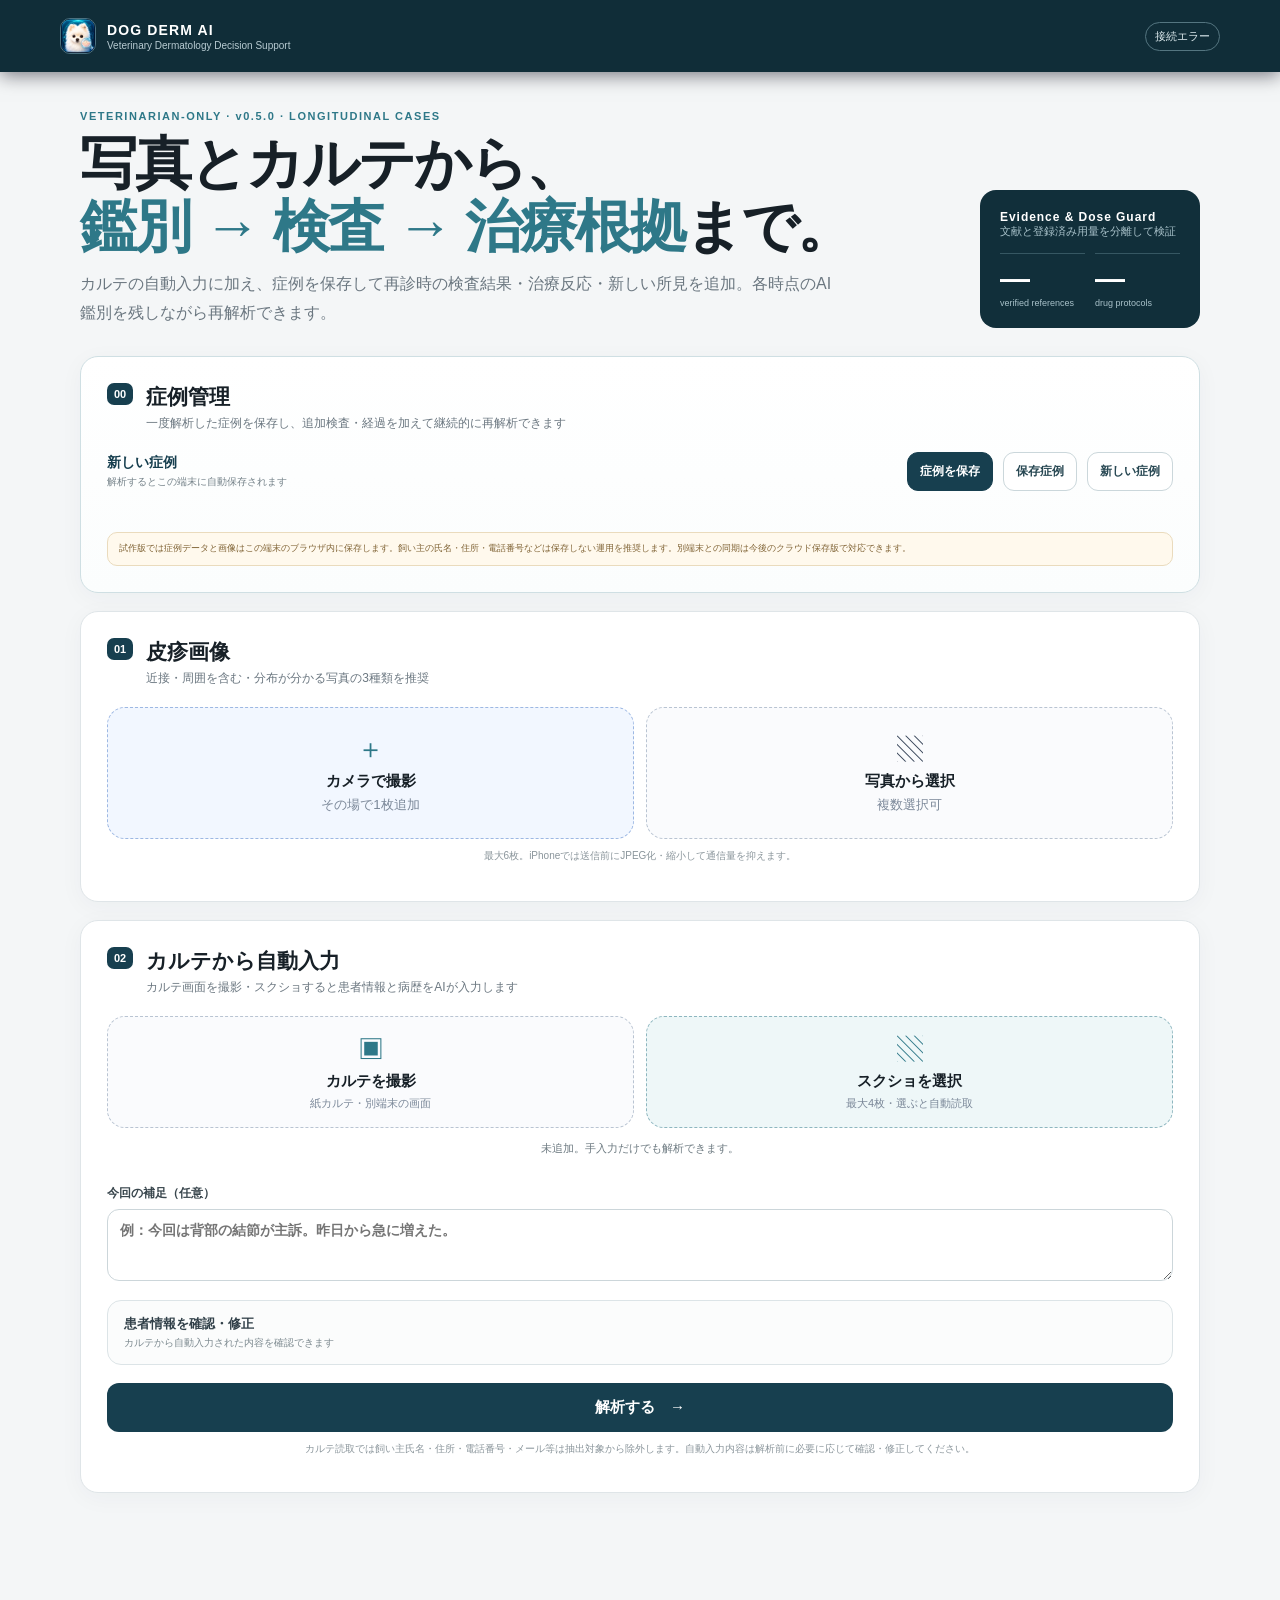
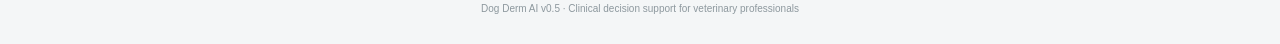
==== commit ec1f8f78: "Add saved cases and longitudinal timeline" ====
--- a/static/index.html
+++ b/static/index.html
@@ -11,8 +11,10 @@
   <link rel="manifest" href="/manifest.webmanifest" />
   <link rel="icon" type="image/jpeg" href="/static/icons/dog-derm-ai-192.jpg" />
   <link rel="apple-touch-icon" href="/static/icons/dog-derm-ai-192.jpg" />
-  <link rel="stylesheet" href="/static/styles.css?v=040" />
-  <link rel="stylesheet" href="/static/v03.css?v=040" />
+  <link rel="stylesheet" href="/static/styles.css?v=050" />
+  <link rel="stylesheet" href="/static/v03.css?v=050" />
+  <link rel="stylesheet" href="/static/v04.css?v=050" />
+  <link rel="stylesheet" href="/static/v05.css?v=050" />
 </head>
 <body>
   <div id="authOverlay" class="auth-overlay hidden">
@@ -40,9 +42,9 @@
 
     <section class="hero">
       <div>
-        <div class="eyebrow">VETERINARIAN-ONLY · <span id="appVersion">v0.4.0</span> · CHART AUTO-FILL</div>
+        <div class="eyebrow">VETERINARIAN-ONLY · <span id="appVersion">v0.5.0</span> · LONGITUDINAL CASES</div>
         <h1>写真とカルテから、<br><em>鑑別 → 検査 → 治療根拠</em>まで。</h1>
-        <p>皮疹写真に加え、カルテのスクリーンショットから患者情報・病歴を自動抽出。不足情報だけ確認し、入力作業を最小限にします。</p>
+        <p>カルテの自動入力に加え、症例を保存して再診時の検査結果・治療反応・新しい所見を追加。各時点のAI鑑別を残しながら再解析できます。</p>
       </div>
       <div class="hero-card">
         <b>Evidence & Dose Guard</b><span>文献と登録済み用量を分離して検証</span>
@@ -51,6 +53,44 @@
           <div class="guard-stat"><strong id="drugCount">—</strong><small>drug protocols</small></div>
         </div>
       </div>
+    </section>
+
+    <section class="panel case-panel">
+      <div class="section-title"><span>00</span><div><h2>症例管理</h2><p>一度解析した症例を保存し、追加検査・経過を加えて継続的に再解析できます</p></div></div>
+      <div class="case-toolbar">
+        <div id="activeCaseSummary" class="active-case-summary"><b>新しい症例</b><span>解析するとこの端末に自動保存されます</span></div>
+        <button id="saveCaseBtn" class="case-btn primary-case">症例を保存</button>
+        <button id="showCasesBtn" class="case-btn">保存症例</button>
+        <button id="newCaseBtn" class="case-btn">新しい症例</button>
+      </div>
+      <div id="caseNotice" class="case-notice"></div>
+
+      <div id="savedCasesPanel" class="saved-cases-panel hidden">
+        <div class="saved-cases-head"><b>保存症例</b><span id="savedCaseCount">0症例</span></div>
+        <div id="savedCasesList" class="saved-cases-list"></div>
+      </div>
+
+      <div id="activeCaseTools" class="hidden">
+        <div class="case-meta">
+          <div class="case-meta-grid">
+            <label>症例名 / 院内ID（任意）<input id="caseTitle" placeholder="例：柴犬 3歳 / D-2026-001" /></label>
+            <label>最終診断（確定後に任意）<input id="finalDiagnosis" placeholder="例：皮膚エリテマトーデス" /></label>
+            <button id="saveCaseMetaBtn" class="case-btn">保存</button>
+          </div>
+        </div>
+        <div class="followup-box">
+          <h3>追加の検査結果・経過</h3>
+          <p>再診時はここに新しい情報だけ入力してください。過去の追加情報は症例履歴として自動的に次回解析へ引き継がれます。</p>
+          <label>今回の追加情報
+            <textarea id="followup_note" placeholder="例：細胞診で球菌多数・好中球貪食像あり。セファレキシン14日で丘疹は改善したが結節は残存。病理検査を実施。"></textarea>
+          </label>
+        </div>
+        <div class="timeline-wrap">
+          <h3>症例タイムライン</h3>
+          <div id="caseTimeline" class="case-timeline"></div>
+        </div>
+      </div>
+      <div class="local-only">試作版では症例データと画像はこの端末のブラウザ内に保存します。飼い主の氏名・住所・電話番号などは保存しない運用を推奨します。別端末との同期は今後のクラウド保存版で対応できます。</div>
     </section>
 
     <section class="panel input-panel">
@@ -121,8 +161,9 @@
     <section id="loading" class="panel loading hidden"><div class="spinner"></div><h2>臨床情報を統合しています</h2><p>皮疹形態 → 病歴 → 鑑別 → 追加検査 → Evidence / Drug Database照合</p></section>
     <section id="results" class="results hidden"></section>
   </main>
-  <footer>Dog Derm AI v0.4 · Clinical decision support for veterinary professionals</footer>
-  <script src="/static/app.js?v=040"></script>
-  <script src="/static/treatment-v03.js?v=040"></script>
+  <footer>Dog Derm AI v0.5 · Clinical decision support for veterinary professionals</footer>
+  <script src="/static/app.js?v=050"></script>
+  <script src="/static/treatment-v03.js?v=050"></script>
+  <script src="/static/case-v05.js?v=050"></script>
 </body>
 </html>
--- a/static/v03.css
+++ b/static/v03.css
@@ -1 +1,2 @@
+@import url('/static/v04.css?v=040');
 .guard-stats{display:grid;grid-template-columns:1fr 1fr;gap:10px;margin-top:14px}.guard-stat{border-top:1px solid #365762;padding-top:10px}.guard-stat strong{display:block!important;font-size:30px!important;line-height:1!important;margin:0 0 4px!important;grid-column:auto!important;grid-row:auto!important}.guard-stat small{display:block!important;grid-column:auto!important;color:#a9c2ca}.therapy-v03{border:1px solid var(--line);border-radius:14px;padding:17px;margin:12px 0;background:#fff}.therapy-v03 .therapy-head{margin-bottom:10px}.protocol-status{font-size:10px;border:1px solid #ccd6da;border-radius:999px;padding:4px 7px;color:#52616a}.regimen-grid{display:grid;grid-template-columns:repeat(3,1fr);gap:8px;margin:12px 0}.regimen-cell{background:#f7f9fa;border:1px solid #e4eaed;border-radius:10px;padding:10px}.regimen-cell b{display:block;font-size:10px;color:#708089;margin-bottom:4px}.regimen-cell span{font-size:13px;font-weight:700;line-height:1.45}.dose-unverified{background:#fff1f1!important;border-color:#e6bcbc!important}.dose-unverified span{color:#9d3434}.protocol-section{margin-top:10px;padding-top:10px;border-top:1px solid #e7ecee}.protocol-section b{font-size:11px;color:#34444c}.protocol-section p{font-size:12px;line-height:1.65;color:#556269;margin:5px 0}.monitor-chips{display:flex;flex-wrap:wrap;gap:6px;margin-top:7px}.monitor-chip{font-size:10px;background:#eef3f4;border-radius:999px;padding:5px 8px;color:#45606a}.dose-source{font-size:10px;line-height:1.6;background:#eef6f7;border-left:3px solid var(--accent2);padding:8px 10px;margin-top:10px;color:#44616b}.treatment-intro{font-size:11px;color:#68757c;margin:-4px 0 12px}.db-id{font-size:9px;color:#8c979d;margin-top:8px}.v03-badge{font-size:10px;font-weight:800;letter-spacing:.08em;background:#e5f1f3;color:#245d6a;border-radius:999px;padding:5px 8px;margin-left:7px}.brand-mark{overflow:hidden;padding:0;border-color:#4b7180;background:#071e2f}.brand-mark img{display:block;width:100%;height:100%;object-fit:cover;border-radius:9px}@media(max-width:760px){.regimen-grid{grid-template-columns:1fr 1fr}.guard-stats{grid-template-columns:1fr 1fr}.guard-stat strong{font-size:26px!important}}
--- a/static/v04.css
+++ b/static/v04.css
@@ -0,0 +1 @@
+.chart-actions{display:grid;grid-template-columns:1fr 1fr;gap:12px}.chart-action{min-height:112px;border:1.5px dashed #b9c4d2;border-radius:18px;display:flex;flex-direction:column;align-items:center;justify-content:center;gap:5px;background:#fafbfd;cursor:pointer;transition:.18s}.chart-action:hover{border-color:var(--accent2);background:#f4f9fa}.chart-action-primary{background:#eef7f8;border-color:#8db6bf}.chart-action input{display:none}.chart-action b{font-size:15px}.chart-action small{color:#7a8798;font-size:11px}.chart-icon{font-size:26px;color:var(--accent2)}.chart-reading{display:flex;align-items:center;justify-content:center;gap:9px;margin:15px 0 4px;padding:10px;border-radius:12px;background:#edf7f8;color:#245969;font-size:12px;font-weight:700}.mini-spinner{width:18px;height:18px;border:2px solid #c9dfe3;border-top-color:var(--accent2);border-radius:50%;animation:spin .8s linear infinite}.chart-status{text-align:center;font-size:11px;color:#6d7a81;margin:13px 0}.chart-previews{grid-template-columns:repeat(auto-fill,minmax(76px,92px));justify-content:center}.chart-preview{aspect-ratio:4/3;border:1px solid #d8e1e4}.chart-summary{white-space:pre-line;margin:14px 0;padding:13px 14px;border-radius:12px;background:#f0f7f4;border:1px solid #d2e6dc;color:#31584a;font-size:12px;line-height:1.65}.quick-note{display:block;margin-top:16px;font-size:12px;font-weight:800;color:#39464d}.quick-note textarea{width:100%;min-height:72px;margin-top:7px;border:1px solid #ccd6da;border-radius:12px;padding:12px;background:#fff;color:var(--ink);font:inherit;font-size:14px;resize:vertical;outline:none}.quick-note textarea:focus{border-color:var(--accent2);box-shadow:0 0 0 3px #2e788812}.patient-details{margin-top:16px;border:1px solid #dce4e7;border-radius:14px;background:#fbfcfc;overflow:hidden}.patient-details summary{cursor:pointer;padding:14px 16px;display:flex;flex-direction:column;gap:3px;list-style:none}.patient-details summary::-webkit-details-marker{display:none}.patient-details summary span{font-size:13px;font-weight:800;color:#314049}.patient-details summary small{font-size:10px;color:#7c898f}.patient-details[open] summary{border-bottom:1px solid #e2e8ea}.compact-form{padding:16px}.auto-filled{background:#f1faf6!important;border-color:#9fcbb6!important;box-shadow:inset 3px 0 0 #55a17e}.brand-mark{overflow:hidden}.brand-mark img{width:100%;height:100%;object-fit:cover;display:block}.guard-stats{display:grid;grid-template-columns:1fr 1fr;gap:10px;margin-top:14px}.guard-stat{display:flex;flex-direction:column}.hero-card .guard-stat strong{font-size:30px;margin:0}.hero-card .guard-stat small{font-size:9px}.chart-panel .primary{margin-top:18px}@media(max-width:640px){.chart-actions{grid-template-columns:1fr 1fr}.chart-action{min-height:104px;padding:10px 5px}.chart-action b{font-size:13px}.chart-action small{font-size:9px;text-align:center}.compact-form{padding:13px}.patient-details summary{padding:13px}.chart-summary{font-size:11px}}
--- a/static/v05.css
+++ b/static/v05.css
@@ -0,0 +1 @@
+.case-panel{border-color:#cfdfe3;background:linear-gradient(180deg,#fff,#fbfdfd)}.case-toolbar{display:grid;grid-template-columns:1fr auto auto auto;gap:10px;align-items:center}.active-case-summary{min-width:0;display:flex;flex-direction:column;gap:3px}.active-case-summary b{font-size:14px;color:#173f4f;white-space:nowrap;overflow:hidden;text-overflow:ellipsis}.active-case-summary span{font-size:10px;color:#758289}.case-btn{border:1px solid #cbd7db;background:#fff;color:#284853;border-radius:11px;padding:10px 12px;font-size:12px;font-weight:800;cursor:pointer;white-space:nowrap}.case-btn:hover{background:#f2f7f8}.case-btn.primary-case{background:#173f4f;color:#fff;border-color:#173f4f}.case-notice{min-height:18px;margin:10px 0 0;font-size:10px;color:#748188}.case-notice.ok{color:#2d6b53}.case-notice.error{color:#9d3434}.saved-cases-panel{margin-top:15px;border-top:1px solid #e3e9eb;padding-top:14px}.saved-cases-head{display:flex;justify-content:space-between;align-items:center;margin-bottom:9px}.saved-cases-head b{font-size:13px}.saved-cases-head span{font-size:10px;color:#7a878d}.saved-cases-list{display:grid;gap:7px}.saved-case-row{display:grid;grid-template-columns:1fr 34px;gap:7px;align-items:stretch}.saved-case-open{border:1px solid #dce5e7;background:#fff;border-radius:11px;text-align:left;padding:10px 12px;display:flex;flex-direction:column;gap:3px;cursor:pointer}.saved-case-open:hover{border-color:#9cbac2;background:#f8fbfb}.saved-case-open b{font-size:12px;color:#243b44}.saved-case-open span{font-size:10px;color:#7b878d;white-space:nowrap;overflow:hidden;text-overflow:ellipsis}.saved-case-delete{border:1px solid #ead9d9;background:#fff8f8;color:#985252;border-radius:10px;font-size:17px;cursor:pointer}.case-meta{margin-top:15px;padding-top:15px;border-top:1px solid #e3e9eb}.case-meta-grid{display:grid;grid-template-columns:1fr 1fr auto;gap:10px;align-items:end}.case-meta label,.followup-box label{font-size:11px;font-weight:800;color:#405159}.case-meta input,.followup-box textarea{width:100%;margin-top:6px;border:1px solid #ccd7db;border-radius:10px;padding:11px 12px;background:#fff;color:var(--ink);font:inherit;font-size:13px;outline:none}.case-meta input:focus,.followup-box textarea:focus{border-color:var(--accent2);box-shadow:0 0 0 3px #2e788812}.followup-box{margin-top:15px;padding:14px;border-radius:13px;background:#f2f8f8;border:1px solid #d6e6e8}.followup-box h3{margin:0 0 4px;font-size:14px}.followup-box p{margin:0 0 10px;color:#718087;font-size:10px;line-height:1.55}.followup-box textarea{min-height:92px;resize:vertical}.timeline-wrap{margin-top:17px}.timeline-wrap>h3{font-size:14px;margin:0 0 10px}.case-timeline{display:grid;gap:0}.timeline-event{display:grid;grid-template-columns:18px 1fr;gap:9px;position:relative;padding-bottom:14px}.timeline-event:before{content:"";position:absolute;left:8px;top:14px;bottom:-2px;width:1px;background:#d5e1e4}.timeline-event:last-child:before{display:none}.timeline-dot{width:9px;height:9px;border-radius:50%;background:#2e7888;margin:5px auto 0;z-index:1;box-shadow:0 0 0 3px #e8f3f4}.timeline-body{border:1px solid #e1e8ea;border-radius:12px;background:#fff;padding:11px 12px}.timeline-head{display:flex;justify-content:space-between;gap:8px;align-items:center}.timeline-head b{font-size:11px;color:#41525a}.timeline-view{border:0;background:#eef5f6;color:#34616b;border-radius:8px;padding:6px 8px;font-size:9px;font-weight:800;cursor:pointer}.timeline-body p{font-size:10px;line-height:1.55;color:#617077;margin:7px 0 0}.timeline-diff{color:#3e535c!important}.rank-changes{display:flex;flex-wrap:wrap;gap:5px;margin-top:8px}.rank-changes span{font-size:9px;background:#eef4f5;border-radius:99px;padding:4px 7px;color:#526970}.case-empty{font-size:11px;color:#8a959a;text-align:center;padding:12px;margin:0}.local-only{margin-top:13px;padding:9px 11px;border-radius:10px;background:#fff9ed;border:1px solid #eadbbd;color:#806436;font-size:9px;line-height:1.55}@media(max-width:760px){.case-toolbar{grid-template-columns:1fr 1fr}.active-case-summary{grid-column:1/-1}.case-btn{padding:10px 8px}.case-meta-grid{grid-template-columns:1fr}.case-meta-grid .case-btn{width:100%}.timeline-head{align-items:flex-start}.timeline-view{flex:0 0 auto}}
